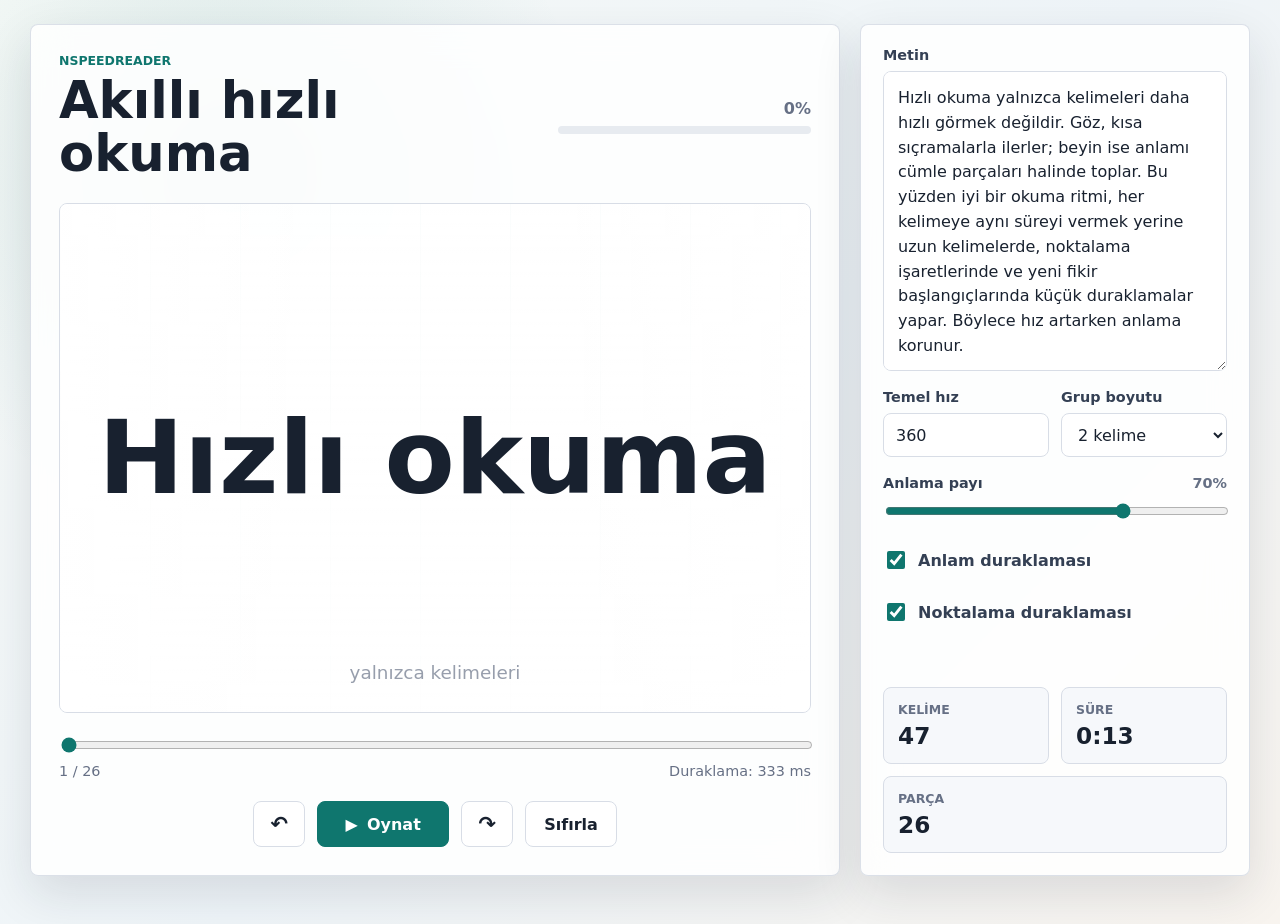
==== index.html @ a2a7c10d "Initial speed reader prototype" ====
<!doctype html>
<html lang="tr">
  <head>
    <meta charset="utf-8" />
    <meta name="viewport" content="width=device-width, initial-scale=1" />
    <title>NSpeedReader</title>
    <link rel="stylesheet" href="styles.css" />
  </head>
  <body>
    <main class="app-shell">
      <section class="reader-panel" aria-label="Okuma paneli">
        <header class="topbar">
          <div>
            <p class="eyebrow">NSpeedReader</p>
            <h1>Akıllı hızlı okuma</h1>
          </div>
          <div class="progress-card" aria-label="İlerleme">
            <span id="progressLabel">0%</span>
            <div class="progress-track">
              <div id="progressBar" class="progress-fill"></div>
            </div>
          </div>
        </header>

        <div class="stage" aria-live="polite">
          <div id="previousText" class="context previous"></div>
          <div id="wordDisplay" class="word-display">Başlat</div>
          <div id="nextText" class="context next"></div>
        </div>

        <div class="timeline">
          <input id="positionSlider" type="range" min="0" max="0" value="0" aria-label="Konum" />
          <div class="meta-row">
            <span id="positionLabel">0 / 0</span>
            <span id="pauseLabel">Duraklama: 0 ms</span>
          </div>
        </div>

        <div class="controls" aria-label="Kontroller">
          <button id="backBtn" class="icon-button" type="button" title="Geri al" aria-label="Geri al">
            <span aria-hidden="true">↶</span>
          </button>
          <button id="playBtn" class="primary-button" type="button">
            <span id="playIcon" aria-hidden="true">▶</span>
            <span id="playText">Oynat</span>
          </button>
          <button id="forwardBtn" class="icon-button" type="button" title="İleri al" aria-label="İleri al">
            <span aria-hidden="true">↷</span>
          </button>
          <button id="resetBtn" class="ghost-button" type="button">Sıfırla</button>
        </div>
      </section>

      <aside class="settings-panel" aria-label="Ayarlar">
        <label class="field-block">
          <span>Metin</span>
          <textarea id="sourceText" spellcheck="false"></textarea>
        </label>

        <div class="setting-grid">
          <label class="field-block">
            <span>Temel hız</span>
            <input id="wpmInput" type="number" min="80" max="900" step="10" value="360" />
          </label>
          <label class="field-block">
            <span>Grup boyutu</span>
            <select id="groupSize">
              <option value="1">1 kelime</option>
              <option value="2" selected>2 kelime</option>
              <option value="3">3 kelime</option>
              <option value="auto">Otomatik</option>
            </select>
          </label>
        </div>

        <div class="slider-block">
          <div class="slider-label">
            <span>Anlama payı</span>
            <strong id="comprehensionValue">70%</strong>
          </div>
          <input id="comprehensionInput" type="range" min="0" max="100" value="70" />
        </div>

        <div class="toggle-row">
          <label>
            <input id="semanticPauseInput" type="checkbox" checked />
            <span>Anlam duraklaması</span>
          </label>
          <label>
            <input id="punctuationPauseInput" type="checkbox" checked />
            <span>Noktalama duraklaması</span>
          </label>
        </div>

        <div class="stats-grid" aria-label="Okuma istatistikleri">
          <div>
            <span>Kelime</span>
            <strong id="wordCount">0</strong>
          </div>
          <div>
            <span>Süre</span>
            <strong id="durationLabel">0:00</strong>
          </div>
          <div>
            <span>Parça</span>
            <strong id="chunkCount">0</strong>
          </div>
        </div>
      </aside>
    </main>

    <script src="app.js"></script>
  </body>
</html>
---- styles.css ----
:root {
  color-scheme: light;
  --ink: #18212f;
  --muted: #667085;
  --line: #d8dde6;
  --surface: #f6f8fb;
  --panel: #ffffff;
  --accent: #0f766e;
  --accent-strong: #115e59;
  --warm: #d97706;
  --danger: #be123c;
  --shadow: 0 18px 48px rgba(21, 32, 50, 0.12);
}

* {
  box-sizing: border-box;
}

body {
  margin: 0;
  min-height: 100vh;
  font-family: Inter, ui-sans-serif, system-ui, -apple-system, BlinkMacSystemFont, "Segoe UI", sans-serif;
  color: var(--ink);
  background:
    radial-gradient(circle at 18% 18%, rgba(15, 118, 110, 0.12), transparent 28%),
    linear-gradient(135deg, #f7faf8 0%, #eef4f8 52%, #f8f4ef 100%);
}

button,
input,
textarea,
select {
  font: inherit;
}

button {
  cursor: pointer;
}

.app-shell {
  width: min(1220px, calc(100vw - 32px));
  min-height: calc(100vh - 48px);
  margin: 24px auto;
  display: grid;
  grid-template-columns: minmax(0, 1fr) 390px;
  gap: 20px;
  align-items: stretch;
}

.reader-panel,
.settings-panel {
  background: rgba(255, 255, 255, 0.86);
  border: 1px solid rgba(216, 221, 230, 0.9);
  box-shadow: var(--shadow);
  backdrop-filter: blur(18px);
}

.reader-panel {
  min-height: 680px;
  border-radius: 8px;
  padding: 28px;
  display: grid;
  grid-template-rows: auto minmax(260px, 1fr) auto auto;
  gap: 22px;
}

.settings-panel {
  border-radius: 8px;
  padding: 22px;
  display: flex;
  flex-direction: column;
  gap: 18px;
}

.topbar {
  display: flex;
  align-items: center;
  justify-content: space-between;
  gap: 20px;
}

.eyebrow {
  margin: 0 0 6px;
  color: var(--accent);
  font-size: 0.78rem;
  font-weight: 800;
  text-transform: uppercase;
}

h1 {
  margin: 0;
  font-size: clamp(1.85rem, 4vw, 3.3rem);
  line-height: 1.04;
  letter-spacing: 0;
}

.progress-card {
  width: min(260px, 35vw);
  display: grid;
  gap: 8px;
  color: var(--muted);
  font-weight: 700;
  text-align: right;
}

.progress-track {
  height: 8px;
  background: #e7ebf0;
  border-radius: 999px;
  overflow: hidden;
}

.progress-fill {
  width: 0%;
  height: 100%;
  background: linear-gradient(90deg, var(--accent), var(--warm));
}

.stage {
  position: relative;
  border-radius: 8px;
  border: 1px solid var(--line);
  background:
    linear-gradient(180deg, rgba(255, 255, 255, 0.78), rgba(255, 255, 255, 0.94)),
    repeating-linear-gradient(90deg, rgba(15, 118, 110, 0.07), rgba(15, 118, 110, 0.07) 1px, transparent 1px, transparent 90px);
  display: grid;
  place-items: center;
  padding: 38px;
  overflow: hidden;
}

.stage::before {
  content: "";
  position: absolute;
  inset: 0;
  pointer-events: none;
  background: linear-gradient(90deg, rgba(255, 255, 255, 0.72), transparent 34%, transparent 66%, rgba(255, 255, 255, 0.72));
}

.word-display {
  position: relative;
  z-index: 1;
  width: 100%;
  min-height: 120px;
  display: flex;
  align-items: center;
  justify-content: center;
  text-align: center;
  color: var(--ink);
  font-size: clamp(2.4rem, 8vw, 6.4rem);
  font-weight: 850;
  line-height: 1.05;
  letter-spacing: 0;
  overflow-wrap: anywhere;
}

.context {
  position: absolute;
  z-index: 1;
  left: 30px;
  right: 30px;
  color: rgba(102, 112, 133, 0.68);
  font-size: clamp(0.95rem, 2vw, 1.15rem);
  text-align: center;
  min-height: 28px;
  white-space: nowrap;
  overflow: hidden;
  text-overflow: ellipsis;
}

.previous {
  top: 22px;
}

.next {
  bottom: 22px;
}

.timeline {
  display: grid;
  gap: 8px;
}

input[type="range"] {
  width: 100%;
  accent-color: var(--accent);
}

.meta-row,
.slider-label {
  display: flex;
  justify-content: space-between;
  gap: 12px;
  color: var(--muted);
  font-size: 0.9rem;
}

.controls {
  display: flex;
  align-items: center;
  justify-content: center;
  gap: 12px;
  flex-wrap: wrap;
}

.icon-button,
.primary-button,
.ghost-button {
  min-height: 46px;
  border-radius: 8px;
  border: 1px solid var(--line);
  background: #fff;
  color: var(--ink);
  font-weight: 800;
  transition: transform 160ms ease, background 160ms ease, border-color 160ms ease;
}

.icon-button {
  width: 52px;
  font-size: 1.3rem;
}

.primary-button {
  min-width: 132px;
  display: inline-flex;
  align-items: center;
  justify-content: center;
  gap: 9px;
  background: var(--accent);
  border-color: var(--accent);
  color: #fff;
}

.ghost-button {
  padding: 0 18px;
}

.icon-button:hover,
.primary-button:hover,
.ghost-button:hover {
  transform: translateY(-1px);
  border-color: var(--accent);
}

.primary-button:hover {
  background: var(--accent-strong);
}

.field-block {
  display: grid;
  gap: 8px;
}

.field-block span,
.slider-label span {
  color: #344054;
  font-size: 0.9rem;
  font-weight: 800;
}

textarea,
select,
input[type="number"] {
  width: 100%;
  border: 1px solid var(--line);
  border-radius: 8px;
  background: #fff;
  color: var(--ink);
  outline: none;
}

textarea {
  min-height: 300px;
  resize: vertical;
  padding: 14px;
  line-height: 1.55;
}

select,
input[type="number"] {
  min-height: 44px;
  padding: 0 12px;
}

textarea:focus,
select:focus,
input[type="number"]:focus {
  border-color: var(--accent);
  box-shadow: 0 0 0 3px rgba(15, 118, 110, 0.12);
}

.setting-grid,
.stats-grid {
  display: grid;
  grid-template-columns: 1fr 1fr;
  gap: 12px;
}

.slider-block {
  display: grid;
  gap: 10px;
}

.toggle-row {
  display: grid;
  gap: 10px;
}

.toggle-row label {
  display: flex;
  align-items: center;
  gap: 10px;
  min-height: 42px;
  color: #344054;
  font-weight: 700;
}

.toggle-row input {
  width: 18px;
  height: 18px;
  accent-color: var(--accent);
}

.stats-grid {
  margin-top: auto;
}

.stats-grid div {
  border: 1px solid var(--line);
  border-radius: 8px;
  padding: 14px;
  background: var(--surface);
}

.stats-grid span {
  display: block;
  color: var(--muted);
  font-size: 0.78rem;
  font-weight: 800;
  text-transform: uppercase;
}

.stats-grid strong {
  display: block;
  margin-top: 5px;
  font-size: 1.45rem;
}

.stats-grid div:last-child {
  grid-column: 1 / -1;
}

@media (max-width: 940px) {
  .app-shell {
    grid-template-columns: 1fr;
  }

  .reader-panel {
    min-height: 560px;
  }

  .settings-panel {
    min-height: auto;
  }
}

@media (max-width: 620px) {
  .app-shell {
    width: min(100vw - 20px, 1220px);
    margin: 10px auto;
  }

  .reader-panel,
  .settings-panel {
    padding: 16px;
  }

  .topbar {
    align-items: flex-start;
    flex-direction: column;
  }

  .progress-card {
    width: 100%;
    text-align: left;
  }

  .stage {
    padding: 28px 18px;
  }

  .context {
    left: 18px;
    right: 18px;
  }

  .setting-grid {
    grid-template-columns: 1fr;
  }
}
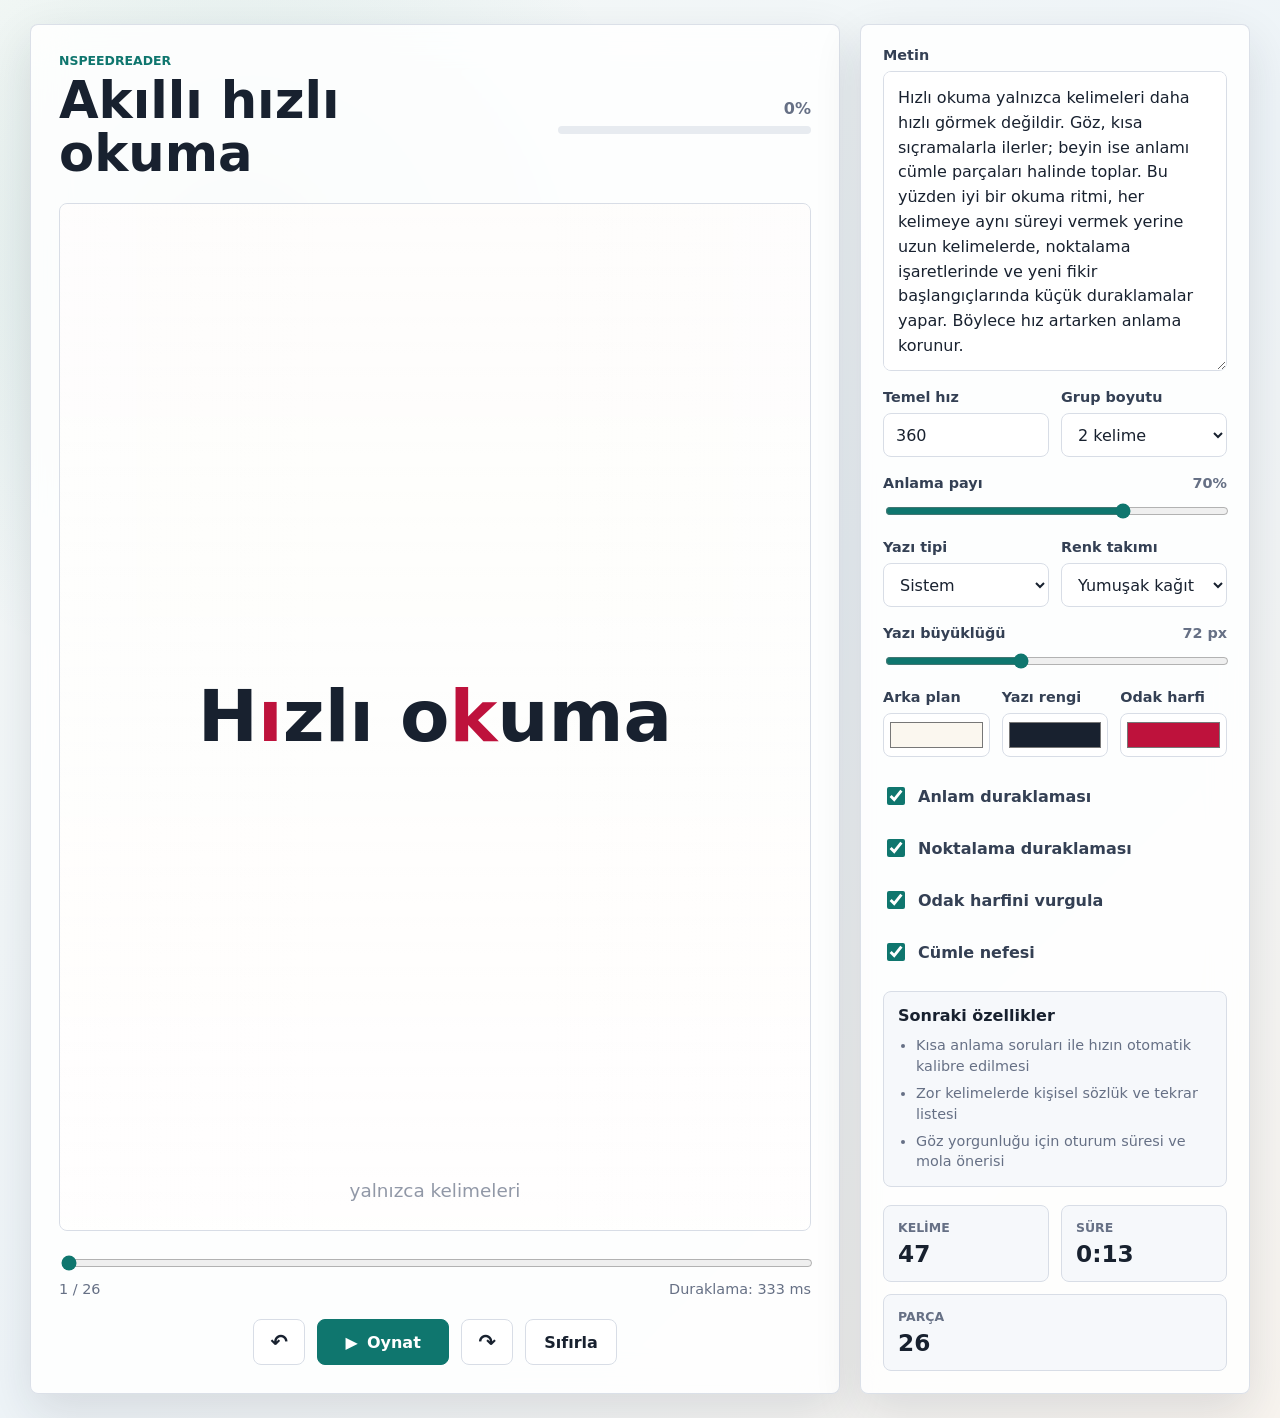
==== commit 0c344f3a: "Add reading experience controls" ====
--- a/index.html
+++ b/index.html
@@ -81,6 +81,51 @@
           <input id="comprehensionInput" type="range" min="0" max="100" value="70" />
         </div>
 
+        <div class="setting-grid">
+          <label class="field-block">
+            <span>Yazı tipi</span>
+            <select id="fontFamilyInput">
+              <option value="system" selected>Sistem</option>
+              <option value="serif">Serif</option>
+              <option value="mono">Mono</option>
+              <option value="dyslexic">Disleksi dostu</option>
+            </select>
+          </label>
+          <label class="field-block">
+            <span>Renk takımı</span>
+            <select id="themeInput">
+              <option value="paper" selected>Yumuşak kağıt</option>
+              <option value="warm">Sıcak krem</option>
+              <option value="sage">Adaçayı</option>
+              <option value="night">Gece</option>
+              <option value="custom">Özel</option>
+            </select>
+          </label>
+        </div>
+
+        <div class="slider-block">
+          <div class="slider-label">
+            <span>Yazı büyüklüğü</span>
+            <strong id="fontSizeValue">72 px</strong>
+          </div>
+          <input id="fontSizeInput" type="range" min="36" max="128" step="2" value="72" />
+        </div>
+
+        <div class="color-grid">
+          <label class="field-block">
+            <span>Arka plan</span>
+            <input id="backgroundColorInput" type="color" value="#fbf7ef" />
+          </label>
+          <label class="field-block">
+            <span>Yazı rengi</span>
+            <input id="textColorInput" type="color" value="#18212f" />
+          </label>
+          <label class="field-block">
+            <span>Odak harfi</span>
+            <input id="focusColorInput" type="color" value="#be123c" />
+          </label>
+        </div>
+
         <div class="toggle-row">
           <label>
             <input id="semanticPauseInput" type="checkbox" checked />
@@ -90,7 +135,24 @@
             <input id="punctuationPauseInput" type="checkbox" checked />
             <span>Noktalama duraklaması</span>
           </label>
+          <label>
+            <input id="focusLetterInput" type="checkbox" checked />
+            <span>Odak harfini vurgula</span>
+          </label>
+          <label>
+            <input id="breathingPauseInput" type="checkbox" checked />
+            <span>Cümle nefesi</span>
+          </label>
         </div>
+
+        <section class="suggestion-panel" aria-label="Geliştirme önerileri">
+          <h2>Sonraki özellikler</h2>
+          <ul>
+            <li>Kısa anlama soruları ile hızın otomatik kalibre edilmesi</li>
+            <li>Zor kelimelerde kişisel sözlük ve tekrar listesi</li>
+            <li>Göz yorgunluğu için oturum süresi ve mola önerisi</li>
+          </ul>
+        </section>
 
         <div class="stats-grid" aria-label="Okuma istatistikleri">
           <div>
--- a/styles.css
+++ b/styles.css
@@ -5,6 +5,15 @@
   --line: #d8dde6;
   --surface: #f6f8fb;
   --panel: #ffffff;
+  --page-start: #f7faf8;
+  --page-mid: #eef4f8;
+  --page-end: #f8f4ef;
+  --reader-bg: #fbf7ef;
+  --reader-text: #18212f;
+  --reader-context: rgba(102, 112, 133, 0.72);
+  --focus-letter: #be123c;
+  --reader-font: Inter, ui-sans-serif, system-ui, -apple-system, BlinkMacSystemFont, "Segoe UI", sans-serif;
+  --reader-size: 72px;
   --accent: #0f766e;
   --accent-strong: #115e59;
   --warm: #d97706;
@@ -23,7 +32,7 @@
   color: var(--ink);
   background:
     radial-gradient(circle at 18% 18%, rgba(15, 118, 110, 0.12), transparent 28%),
-    linear-gradient(135deg, #f7faf8 0%, #eef4f8 52%, #f8f4ef 100%);
+    linear-gradient(135deg, var(--page-start) 0%, var(--page-mid) 52%, var(--page-end) 100%);
 }
 
 button,
@@ -122,7 +131,7 @@
   border: 1px solid var(--line);
   background:
     linear-gradient(180deg, rgba(255, 255, 255, 0.78), rgba(255, 255, 255, 0.94)),
-    repeating-linear-gradient(90deg, rgba(15, 118, 110, 0.07), rgba(15, 118, 110, 0.07) 1px, transparent 1px, transparent 90px);
+    linear-gradient(0deg, var(--reader-bg), var(--reader-bg));
   display: grid;
   place-items: center;
   padding: 38px;
@@ -134,7 +143,9 @@
   position: absolute;
   inset: 0;
   pointer-events: none;
-  background: linear-gradient(90deg, rgba(255, 255, 255, 0.72), transparent 34%, transparent 66%, rgba(255, 255, 255, 0.72));
+  background:
+    linear-gradient(90deg, rgba(255, 255, 255, 0.24), transparent 34%, transparent 66%, rgba(255, 255, 255, 0.24)),
+    linear-gradient(180deg, rgba(255, 255, 255, 0.16), transparent 28%, transparent 72%, rgba(255, 255, 255, 0.16));
 }
 
 .word-display {
@@ -146,12 +157,27 @@
   align-items: center;
   justify-content: center;
   text-align: center;
-  color: var(--ink);
-  font-size: clamp(2.4rem, 8vw, 6.4rem);
+  color: var(--reader-text);
+  font-family: var(--reader-font);
+  font-size: clamp(36px, var(--reader-size), 128px);
   font-weight: 850;
   line-height: 1.05;
   letter-spacing: 0;
   overflow-wrap: anywhere;
+}
+
+.word-token {
+  display: inline-block;
+  white-space: nowrap;
+}
+
+.word-space {
+  display: inline-block;
+  width: 0.36em;
+}
+
+.focus-letter {
+  color: var(--focus-letter);
 }
 
 .context {
@@ -159,7 +185,8 @@
   z-index: 1;
   left: 30px;
   right: 30px;
-  color: rgba(102, 112, 133, 0.68);
+  color: var(--reader-context);
+  font-family: var(--reader-font);
   font-size: clamp(0.95rem, 2vw, 1.15rem);
   text-align: center;
   min-height: 28px;
@@ -260,7 +287,8 @@
 
 textarea,
 select,
-input[type="number"] {
+input[type="number"],
+input[type="color"] {
   width: 100%;
   border: 1px solid var(--line);
   border-radius: 8px;
@@ -277,23 +305,34 @@
 }
 
 select,
-input[type="number"] {
+input[type="number"],
+input[type="color"] {
   min-height: 44px;
   padding: 0 12px;
 }
 
+input[type="color"] {
+  padding: 4px;
+}
+
 textarea:focus,
 select:focus,
-input[type="number"]:focus {
+input[type="number"]:focus,
+input[type="color"]:focus {
   border-color: var(--accent);
   box-shadow: 0 0 0 3px rgba(15, 118, 110, 0.12);
 }
 
 .setting-grid,
-.stats-grid {
+.stats-grid,
+.color-grid {
   display: grid;
   grid-template-columns: 1fr 1fr;
   gap: 12px;
+}
+
+.color-grid {
+  grid-template-columns: repeat(3, 1fr);
 }
 
 .slider-block {
@@ -323,6 +362,30 @@
 
 .stats-grid {
   margin-top: auto;
+}
+
+.suggestion-panel {
+  border: 1px solid var(--line);
+  border-radius: 8px;
+  padding: 14px;
+  background: var(--surface);
+}
+
+.suggestion-panel h2 {
+  margin: 0 0 10px;
+  font-size: 1rem;
+}
+
+.suggestion-panel ul {
+  margin: 0;
+  padding-left: 18px;
+  color: var(--muted);
+  font-size: 0.9rem;
+  line-height: 1.45;
+}
+
+.suggestion-panel li + li {
+  margin-top: 6px;
 }
 
 .stats-grid div {
@@ -397,4 +460,8 @@
   .setting-grid {
     grid-template-columns: 1fr;
   }
-}
+
+  .color-grid {
+    grid-template-columns: 1fr;
+  }
+}
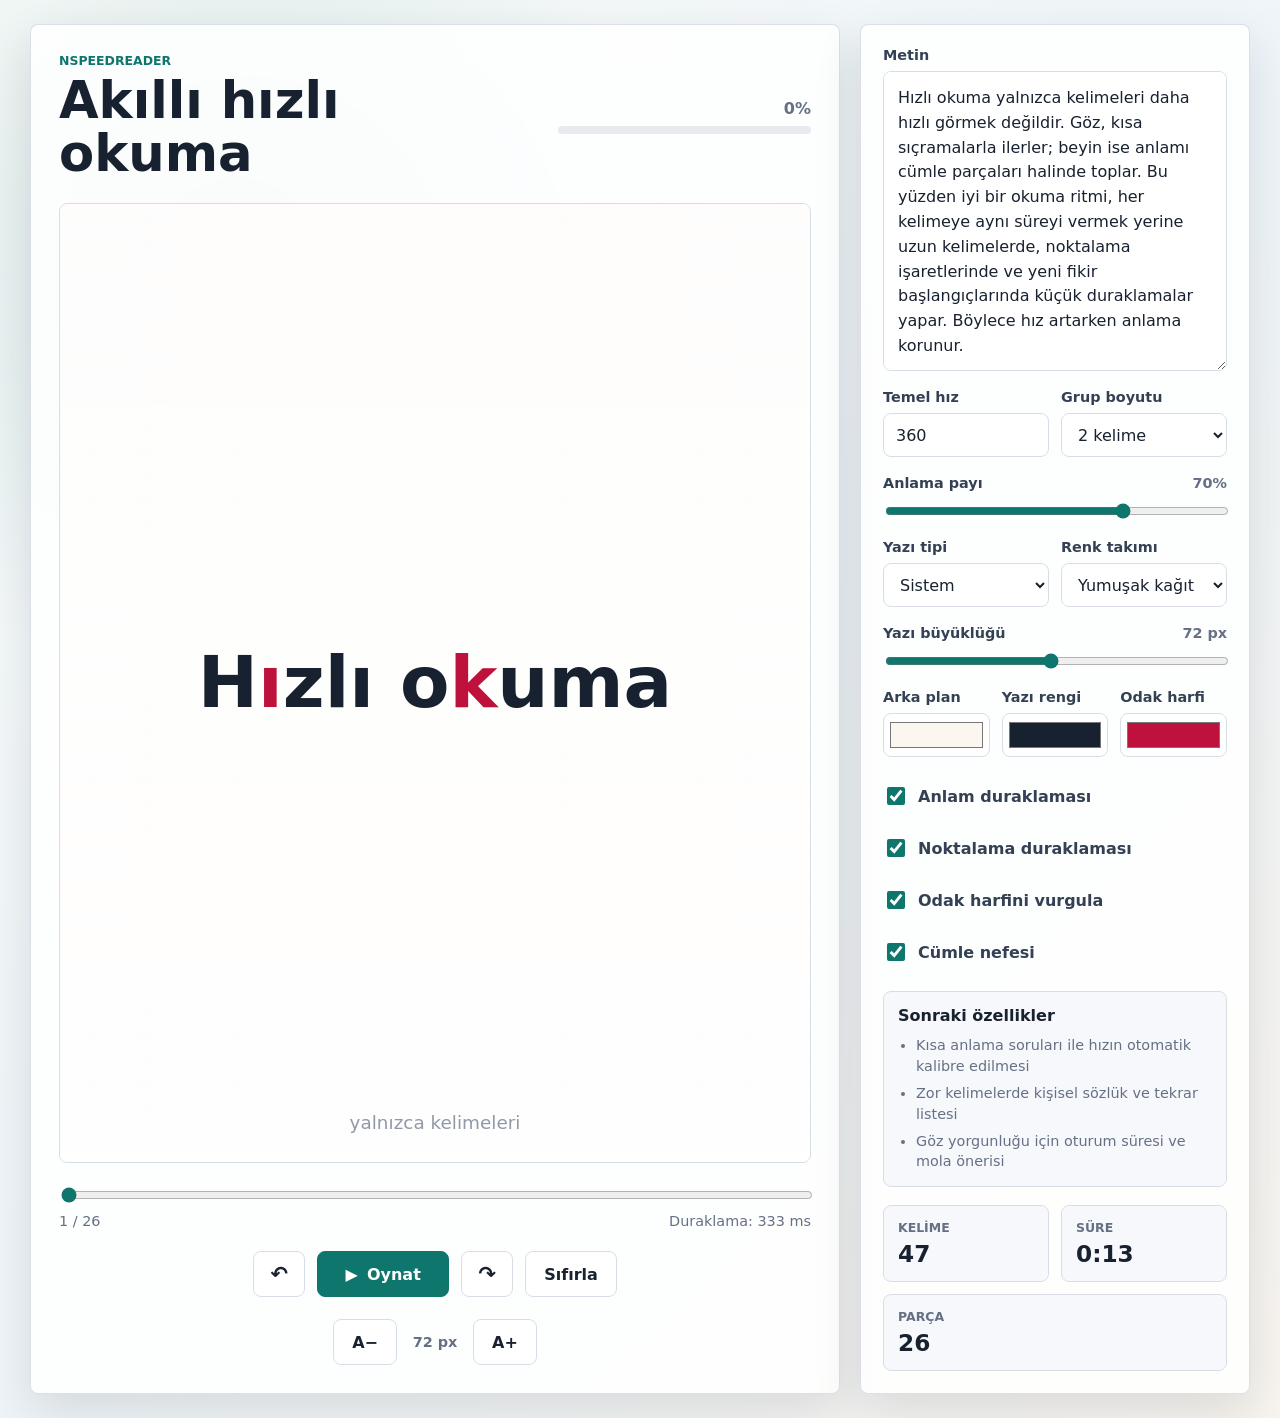
==== commit 0443a369: "Add mobile settings sheet and quick font size controls Co-Authored-By: Claude Sonnet 5.5 <noreply@an" ====
--- a/index.html
+++ b/index.html
@@ -49,9 +49,21 @@
           </button>
           <button id="resetBtn" class="ghost-button" type="button">Sıfırla</button>
         </div>
+
+        <div class="quick-bar" aria-label="Hızlı ayarlar">
+          <button id="fontDownBtn" class="ghost-button" type="button" aria-label="Yazıyı küçült">A−</button>
+          <span id="quickFontSize" class="quick-size">72 px</span>
+          <button id="fontUpBtn" class="ghost-button" type="button" aria-label="Yazıyı büyüt">A+</button>
+          <button id="settingsToggle" class="ghost-button settings-toggle" type="button" aria-expanded="false" aria-controls="settingsPanel">☰ Ayarlar</button>
+        </div>
       </section>
 
-      <aside class="settings-panel" aria-label="Ayarlar">
+      <div id="settingsBackdrop" class="settings-backdrop" hidden></div>
+      <aside id="settingsPanel" class="settings-panel" aria-label="Ayarlar">
+        <div class="sheet-header">
+          <strong>Ayarlar</strong>
+          <button id="settingsClose" class="ghost-button" type="button" aria-label="Ayarları kapat">Kapat</button>
+        </div>
         <label class="field-block">
           <span>Metin</span>
           <textarea id="sourceText" spellcheck="false"></textarea>
@@ -108,7 +120,7 @@
             <span>Yazı büyüklüğü</span>
             <strong id="fontSizeValue">72 px</strong>
           </div>
-          <input id="fontSizeInput" type="range" min="36" max="128" step="2" value="72" />
+          <input id="fontSizeInput" type="range" min="20" max="128" step="2" value="72" />
         </div>
 
         <div class="color-grid">
--- a/styles.css
+++ b/styles.css
@@ -154,12 +154,13 @@
   width: 100%;
   min-height: 120px;
   display: flex;
+  flex-wrap: wrap;
   align-items: center;
   justify-content: center;
   text-align: center;
   color: var(--reader-text);
   font-family: var(--reader-font);
-  font-size: clamp(36px, var(--reader-size), 128px);
+  font-size: clamp(20px, var(--reader-size), 128px);
   font-weight: 850;
   line-height: 1.05;
   letter-spacing: 0;
@@ -413,6 +414,31 @@
   grid-column: 1 / -1;
 }
 
+.quick-bar {
+  display: flex;
+  align-items: center;
+  justify-content: center;
+  gap: 10px;
+}
+
+.quick-bar .ghost-button {
+  min-width: 52px;
+}
+
+.quick-size {
+  min-width: 56px;
+  text-align: center;
+  color: var(--muted);
+  font-weight: 700;
+  font-size: 0.9rem;
+}
+
+.settings-toggle,
+.sheet-header,
+.settings-backdrop {
+  display: none;
+}
+
 @media (max-width: 940px) {
   .app-shell {
     grid-template-columns: 1fr;
@@ -422,8 +448,55 @@
     min-height: 560px;
   }
 
+  .settings-toggle {
+    display: inline-flex;
+    align-items: center;
+    margin-left: auto;
+  }
+
   .settings-panel {
-    min-height: auto;
+    position: fixed;
+    left: 0;
+    right: 0;
+    bottom: 0;
+    z-index: 20;
+    max-height: 42vh;
+    overflow-y: auto;
+    overscroll-behavior: contain;
+    border-radius: 16px 16px 0 0;
+    background: var(--panel);
+    transform: translateY(105%);
+    visibility: hidden;
+    transition: transform 220ms ease, visibility 220ms;
+  }
+
+  .settings-open .settings-panel {
+    transform: translateY(0);
+    visibility: visible;
+  }
+
+  .sheet-header {
+    position: sticky;
+    top: -22px;
+    margin: -22px -22px 0;
+    padding: 14px 22px;
+    display: flex;
+    align-items: center;
+    justify-content: space-between;
+    background: var(--panel);
+    border-bottom: 1px solid var(--line);
+    z-index: 1;
+  }
+
+  .settings-backdrop {
+    position: fixed;
+    inset: 0;
+    z-index: 10;
+    background: transparent;
+  }
+
+  .settings-open .settings-backdrop:not([hidden]) {
+    display: block;
   }
 }
 
@@ -438,6 +511,30 @@
     padding: 16px;
   }
 
+  .reader-panel {
+    min-height: calc(100vh - 20px);
+    grid-template-rows: auto minmax(200px, 1fr) auto auto auto;
+    gap: 16px;
+  }
+
+  .sheet-header {
+    top: -16px;
+    margin: -16px -16px 0;
+    padding: 12px 16px;
+  }
+
+  .quick-bar {
+    flex-wrap: wrap;
+  }
+
+  h1 {
+    font-size: 1.5rem;
+  }
+
+  .word-space {
+    width: 0.3em;
+  }
+
   .topbar {
     align-items: flex-start;
     flex-direction: column;
